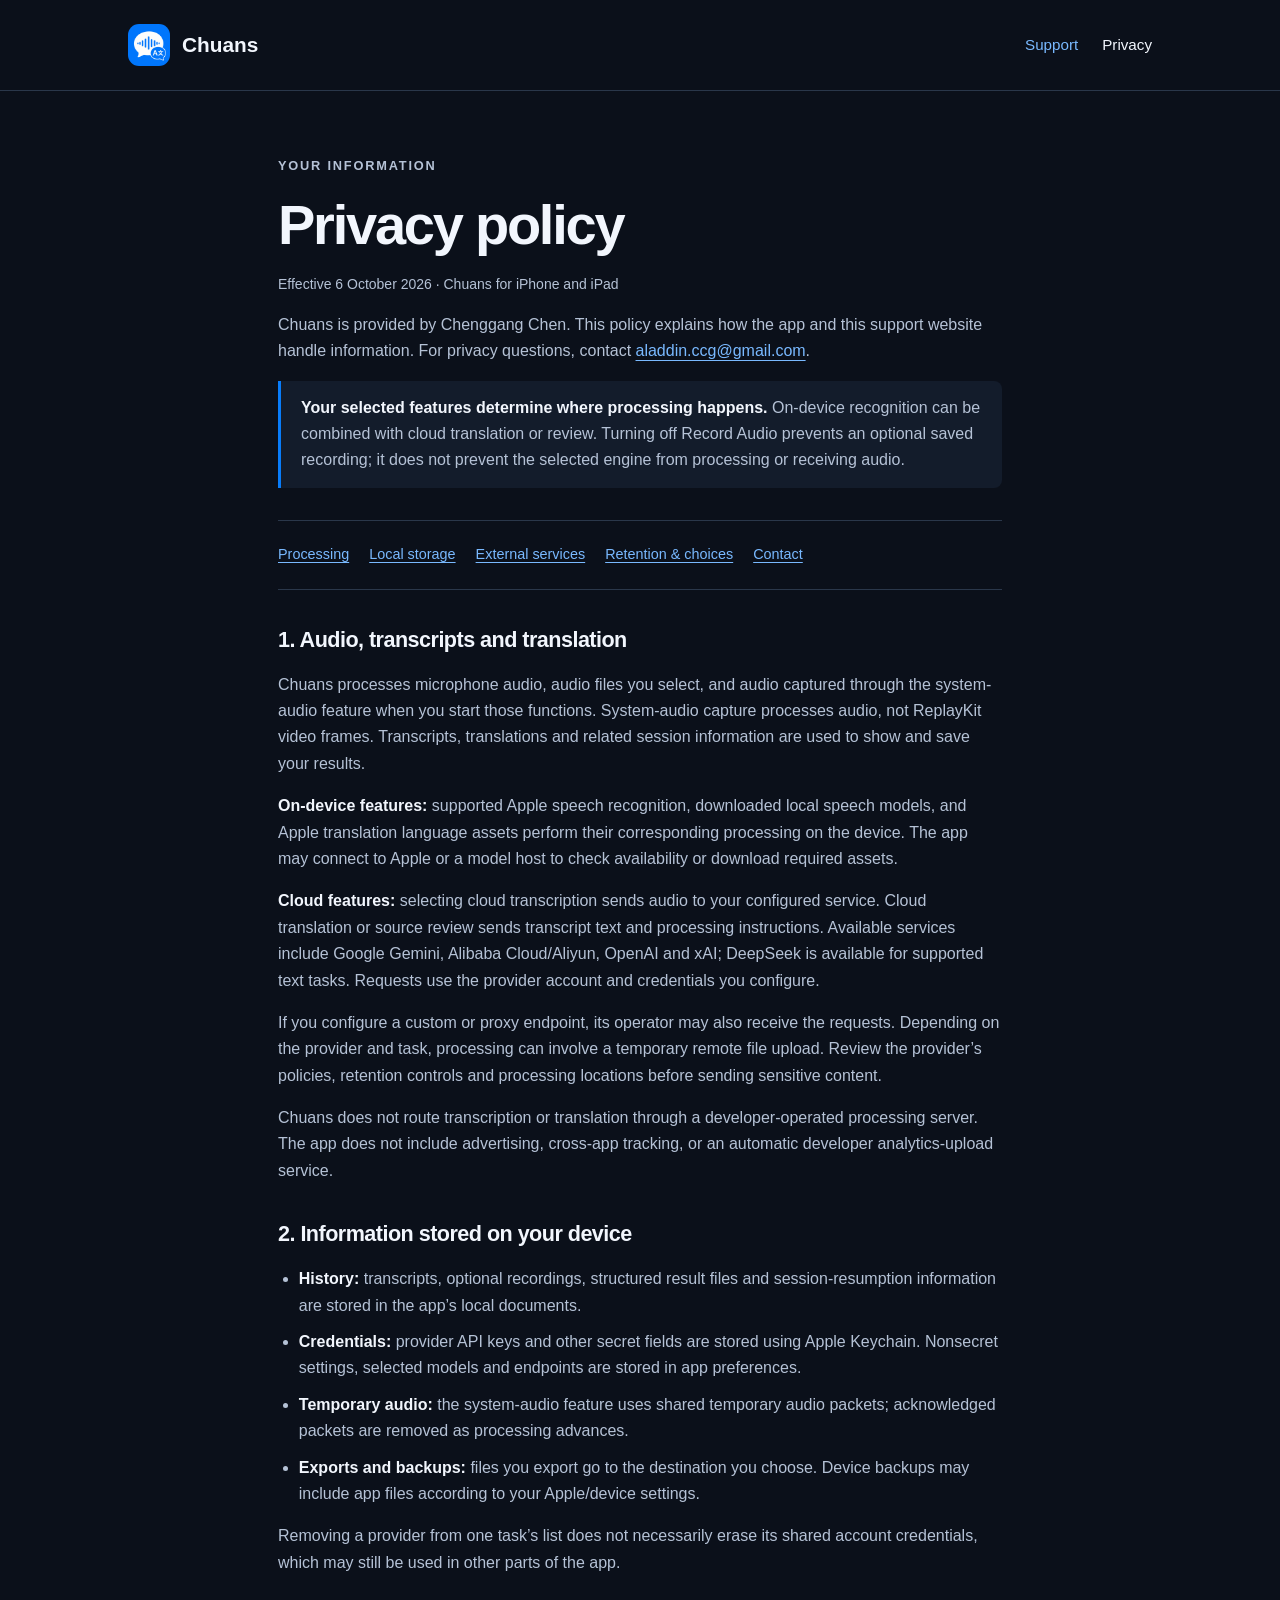
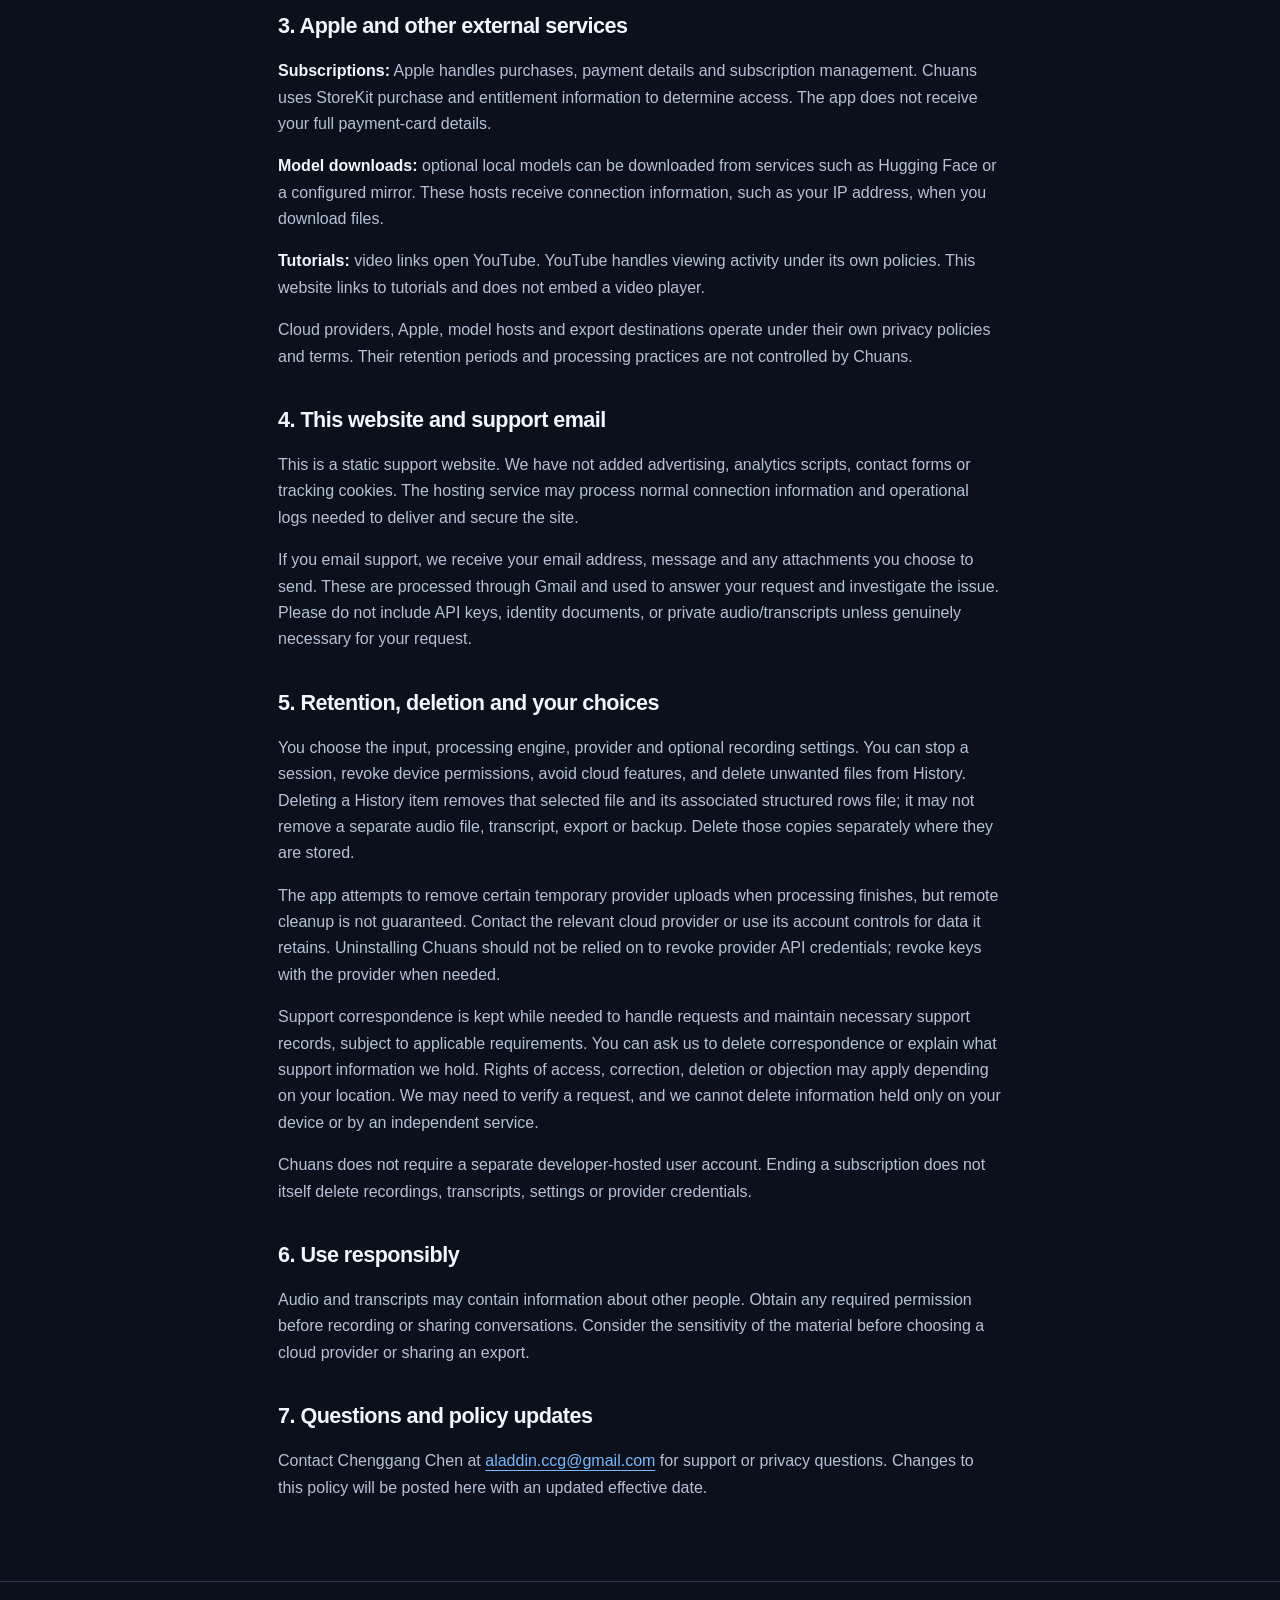
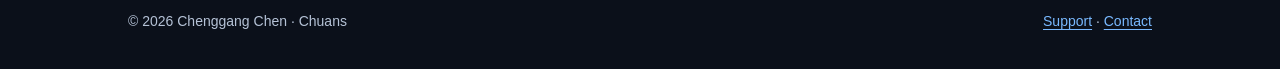
==== privacy/index.html @ df1cb9c8 "Add Chuans privacy policy" ====
<!doctype html>
<html lang="en">
<head>
  <meta charset="utf-8"><meta name="viewport" content="width=device-width,initial-scale=1">
  <title>Chuans — Privacy Policy</title>
  <meta name="description" content="How Chuans for iPhone and iPad processes audio, transcripts, provider credentials and support messages.">
  <link rel="icon" type="image/png" href="../app-icon.png"><link rel="stylesheet" href="../styles.css">
</head>
<body>
<a class="skip" href="#main">Skip to content</a>
<header><div class="shell nav"><a class="brand" href="../"><img src="../app-icon.png" alt="" width="42" height="42">Chuans</a><nav aria-label="Main"><a href="../">Support</a><a href="./" aria-current="page">Privacy</a></nav></div></header>
<main id="main"><div class="shell legal">
  <p class="eyebrow">Your information</p><h1>Privacy policy</h1><p class="fine">Effective 6 October 2026 · Chuans for iPhone and iPad</p>
  <p>Chuans is provided by Chenggang Chen. This policy explains how the app and this support website handle information. For privacy questions, contact <a href="mailto:aladdin.ccg@gmail.com">aladdin.ccg@gmail.com</a>.</p>
  <p class="notice"><strong>Your selected features determine where processing happens.</strong> On-device recognition can be combined with cloud translation or review. Turning off Record Audio prevents an optional saved recording; it does not prevent the selected engine from processing or receiving audio.</p>
  <nav class="toc" aria-label="Privacy sections"><a href="#processing">Processing</a><a href="#storage">Local storage</a><a href="#services">External services</a><a href="#retention">Retention &amp; choices</a><a href="#contact">Contact</a></nav>
  <section id="processing"><h2>1. Audio, transcripts and translation</h2>
    <p>Chuans processes microphone audio, audio files you select, and audio captured through the system-audio feature when you start those functions. System-audio capture processes audio, not ReplayKit video frames. Transcripts, translations and related session information are used to show and save your results.</p>
    <p><strong>On-device features:</strong> supported Apple speech recognition, downloaded local speech models, and Apple translation language assets perform their corresponding processing on the device. The app may connect to Apple or a model host to check availability or download required assets.</p>
    <p><strong>Cloud features:</strong> selecting cloud transcription sends audio to your configured service. Cloud translation or source review sends transcript text and processing instructions. Available services include Google Gemini, Alibaba Cloud/Aliyun, OpenAI and xAI; DeepSeek is available for supported text tasks. Requests use the provider account and credentials you configure.</p>
    <p>If you configure a custom or proxy endpoint, its operator may also receive the requests. Depending on the provider and task, processing can involve a temporary remote file upload. Review the provider’s policies, retention controls and processing locations before sending sensitive content.</p>
    <p>Chuans does not route transcription or translation through a developer-operated processing server. The app does not include advertising, cross-app tracking, or an automatic developer analytics-upload service.</p>
  </section>
  <section id="storage"><h2>2. Information stored on your device</h2>
    <ul><li><strong>History:</strong> transcripts, optional recordings, structured result files and session-resumption information are stored in the app’s local documents.</li><li><strong>Credentials:</strong> provider API keys and other secret fields are stored using Apple Keychain. Nonsecret settings, selected models and endpoints are stored in app preferences.</li><li><strong>Temporary audio:</strong> the system-audio feature uses shared temporary audio packets; acknowledged packets are removed as processing advances.</li><li><strong>Exports and backups:</strong> files you export go to the destination you choose. Device backups may include app files according to your Apple/device settings.</li></ul>
    <p>Removing a provider from one task’s list does not necessarily erase its shared account credentials, which may still be used in other parts of the app.</p>
  </section>
  <section id="services"><h2>3. Apple and other external services</h2>
    <p><strong>Subscriptions:</strong> Apple handles purchases, payment details and subscription management. Chuans uses StoreKit purchase and entitlement information to determine access. The app does not receive your full payment-card details.</p>
    <p><strong>Model downloads:</strong> optional local models can be downloaded from services such as Hugging Face or a configured mirror. These hosts receive connection information, such as your IP address, when you download files.</p>
    <p><strong>Tutorials:</strong> video links open YouTube. YouTube handles viewing activity under its own policies. This website links to tutorials and does not embed a video player.</p>
    <p>Cloud providers, Apple, model hosts and export destinations operate under their own privacy policies and terms. Their retention periods and processing practices are not controlled by Chuans.</p>
  </section>
  <section><h2>4. This website and support email</h2>
    <p>This is a static support website. We have not added advertising, analytics scripts, contact forms or tracking cookies. The hosting service may process normal connection information and operational logs needed to deliver and secure the site.</p>
    <p>If you email support, we receive your email address, message and any attachments you choose to send. These are processed through Gmail and used to answer your request and investigate the issue. Please do not include API keys, identity documents, or private audio/transcripts unless genuinely necessary for your request.</p>
  </section>
  <section id="retention"><h2>5. Retention, deletion and your choices</h2>
    <p>You choose the input, processing engine, provider and optional recording settings. You can stop a session, revoke device permissions, avoid cloud features, and delete unwanted files from History. Deleting a History item removes that selected file and its associated structured rows file; it may not remove a separate audio file, transcript, export or backup. Delete those copies separately where they are stored.</p>
    <p>The app attempts to remove certain temporary provider uploads when processing finishes, but remote cleanup is not guaranteed. Contact the relevant cloud provider or use its account controls for data it retains. Uninstalling Chuans should not be relied on to revoke provider API credentials; revoke keys with the provider when needed.</p>
    <p>Support correspondence is kept while needed to handle requests and maintain necessary support records, subject to applicable requirements. You can ask us to delete correspondence or explain what support information we hold. Rights of access, correction, deletion or objection may apply depending on your location. We may need to verify a request, and we cannot delete information held only on your device or by an independent service.</p>
    <p>Chuans does not require a separate developer-hosted user account. Ending a subscription does not itself delete recordings, transcripts, settings or provider credentials.</p>
  </section>
  <section><h2>6. Use responsibly</h2><p>Audio and transcripts may contain information about other people. Obtain any required permission before recording or sharing conversations. Consider the sensitivity of the material before choosing a cloud provider or sharing an export.</p></section>
  <section id="contact"><h2>7. Questions and policy updates</h2><p>Contact Chenggang Chen at <a href="mailto:aladdin.ccg@gmail.com">aladdin.ccg@gmail.com</a> for support or privacy questions. Changes to this policy will be posted here with an updated effective date.</p></section>
</div></main>
<footer><div class="shell footer-row"><p>© 2026 Chenggang Chen · Chuans</p><p><a href="../">Support</a> · <a href="mailto:aladdin.ccg@gmail.com">Contact</a></p></div></footer>
</body></html>
---- styles.css ----
:root{color-scheme:dark;--bg:#0b101a;--panel:#131c2b;--line:#2a374a;--text:#f2f6fd;--muted:#b5c2d6;--blue:#79b9ff;--accent:#087cfa;font-family:-apple-system,BlinkMacSystemFont,"Segoe UI",sans-serif;font-size:16px}
*{box-sizing:border-box}body{margin:0;background:var(--bg);color:var(--text);line-height:1.65}a{color:var(--blue);text-underline-offset:.22em}a:hover{color:#c1e0ff}a:focus-visible,summary:focus-visible{outline:3px solid var(--blue);outline-offset:5px}h1,h2,h3,p{margin-top:0}h1{font-size:clamp(2.3rem,6vw,3.5rem);line-height:1.12;letter-spacing:-.04em;margin-bottom:1rem}h2{font-size:1.65rem;line-height:1.3;letter-spacing:-.025em}h3{font-size:1.1rem}p{margin-bottom:1rem}.shell{max-width:1080px;margin:auto;padding:0 28px}.skip{position:absolute;left:20px;top:-100px}.skip:focus{top:10px;background:var(--panel);padding:12px;z-index:9}header{border-bottom:1px solid var(--line)}.nav{min-height:90px;display:flex;justify-content:space-between;align-items:center;gap:24px}.brand{display:flex;align-items:center;gap:12px;color:var(--text);text-decoration:none;font-size:1.3rem;font-weight:700}.brand img{width:42px;height:42px;border-radius:11px}.nav nav{display:flex;gap:24px;flex-wrap:wrap}.nav nav a{font-size:.95rem;text-decoration:none}.nav [aria-current=page]{color:var(--text)}main{padding:64px 0}.eyebrow{color:var(--blue);font-size:.8rem;font-weight:700;letter-spacing:.14em;text-transform:uppercase;margin-bottom:18px}.intro{max-width:690px}.lead{font-size:1.15rem;color:var(--muted);max-width:620px}.contact{margin-top:32px;padding:24px 28px;border:1px solid var(--line);border-left:4px solid var(--accent);border-radius:10px;background:var(--panel)}.contact p:last-child{margin-bottom:0}.contact a{font-size:1.1rem;overflow-wrap:anywhere}.section{margin-top:56px}.grid{display:grid;grid-template-columns:1fr 1fr;gap:24px}.card{border:1px solid var(--line);border-radius:14px;padding:28px;background:var(--panel)}.card p:last-child{margin-bottom:0}.number{display:block;color:var(--blue);font-size:.85rem;font-weight:700;margin-bottom:18px}.muted{color:var(--muted)}ol,ul{padding-left:1.3rem}li{margin:10px 0}details{border-bottom:1px solid var(--line);padding:20px 0}summary{cursor:pointer;font-weight:600;padding-right:16px}details p{color:var(--muted);margin:16px 0 0}.button{display:inline-flex;align-items:center;min-height:48px;padding:10px 20px;border:1px solid #5795da;border-radius:8px;text-decoration:none;color:var(--text);background:#12385e;font-weight:600}.fine{font-size:.875rem;color:var(--muted)}footer{border-top:1px solid var(--line);padding:28px 0 36px;color:var(--muted);font-size:.875rem}.footer-row{display:flex;justify-content:space-between;gap:20px;flex-wrap:wrap}.footer-row p{margin:0}.legal{max-width:780px}.legal section{margin-top:36px}.legal h2{font-size:1.35rem}.legal p,.legal li{color:var(--muted)}.notice{border-left:3px solid var(--accent);padding:14px 20px;background:var(--panel);border-radius:0 8px 8px 0}.toc{display:flex;flex-wrap:wrap;gap:8px 20px;font-size:.9rem;padding:22px 0;border-block:1px solid var(--line);margin-top:32px}strong{color:var(--text)}@media(max-width:650px){.shell{padding:0 20px}.nav{min-height:80px;gap:16px}.nav nav{gap:16px}.brand{font-size:1.1rem}.brand img{width:36px;height:36px}main{padding:40px 0}.grid{grid-template-columns:1fr}.card,.contact{padding:22px}.section{margin-top:40px}.nav nav a{font-size:.875rem}}
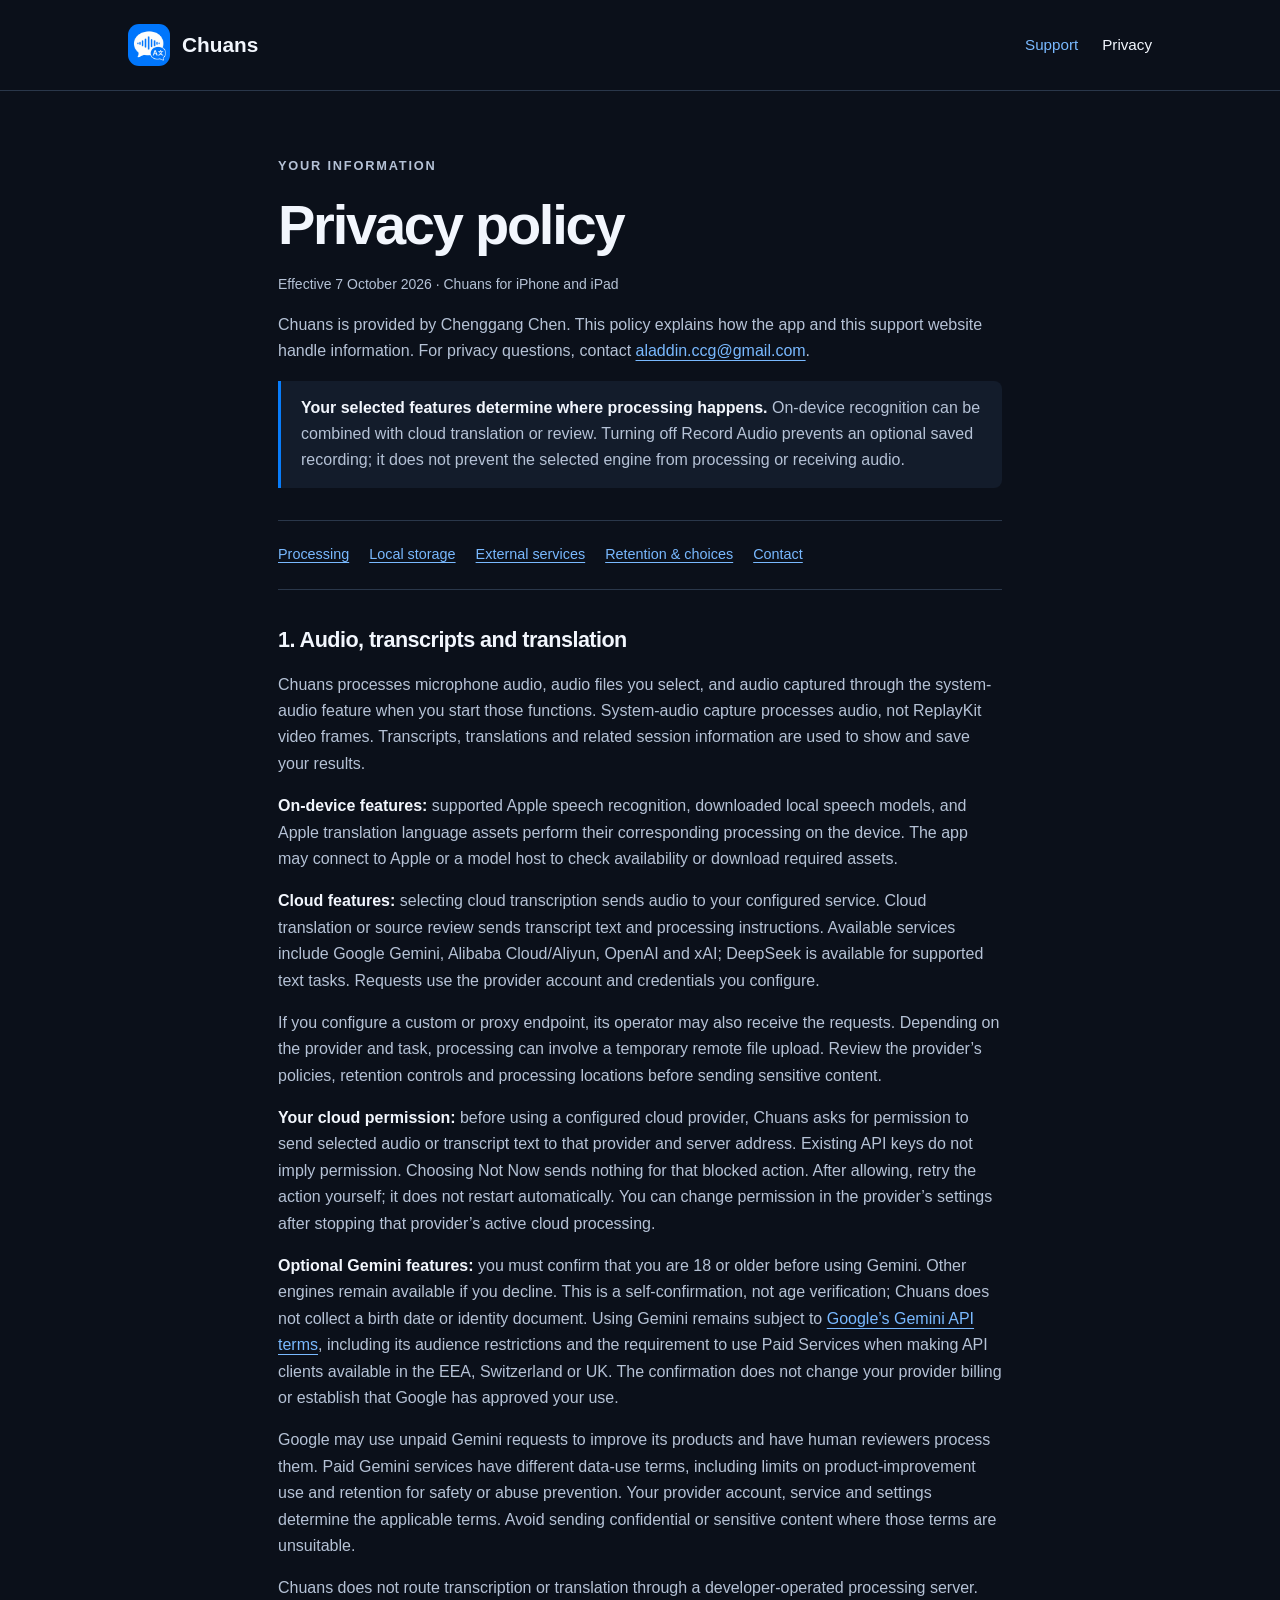
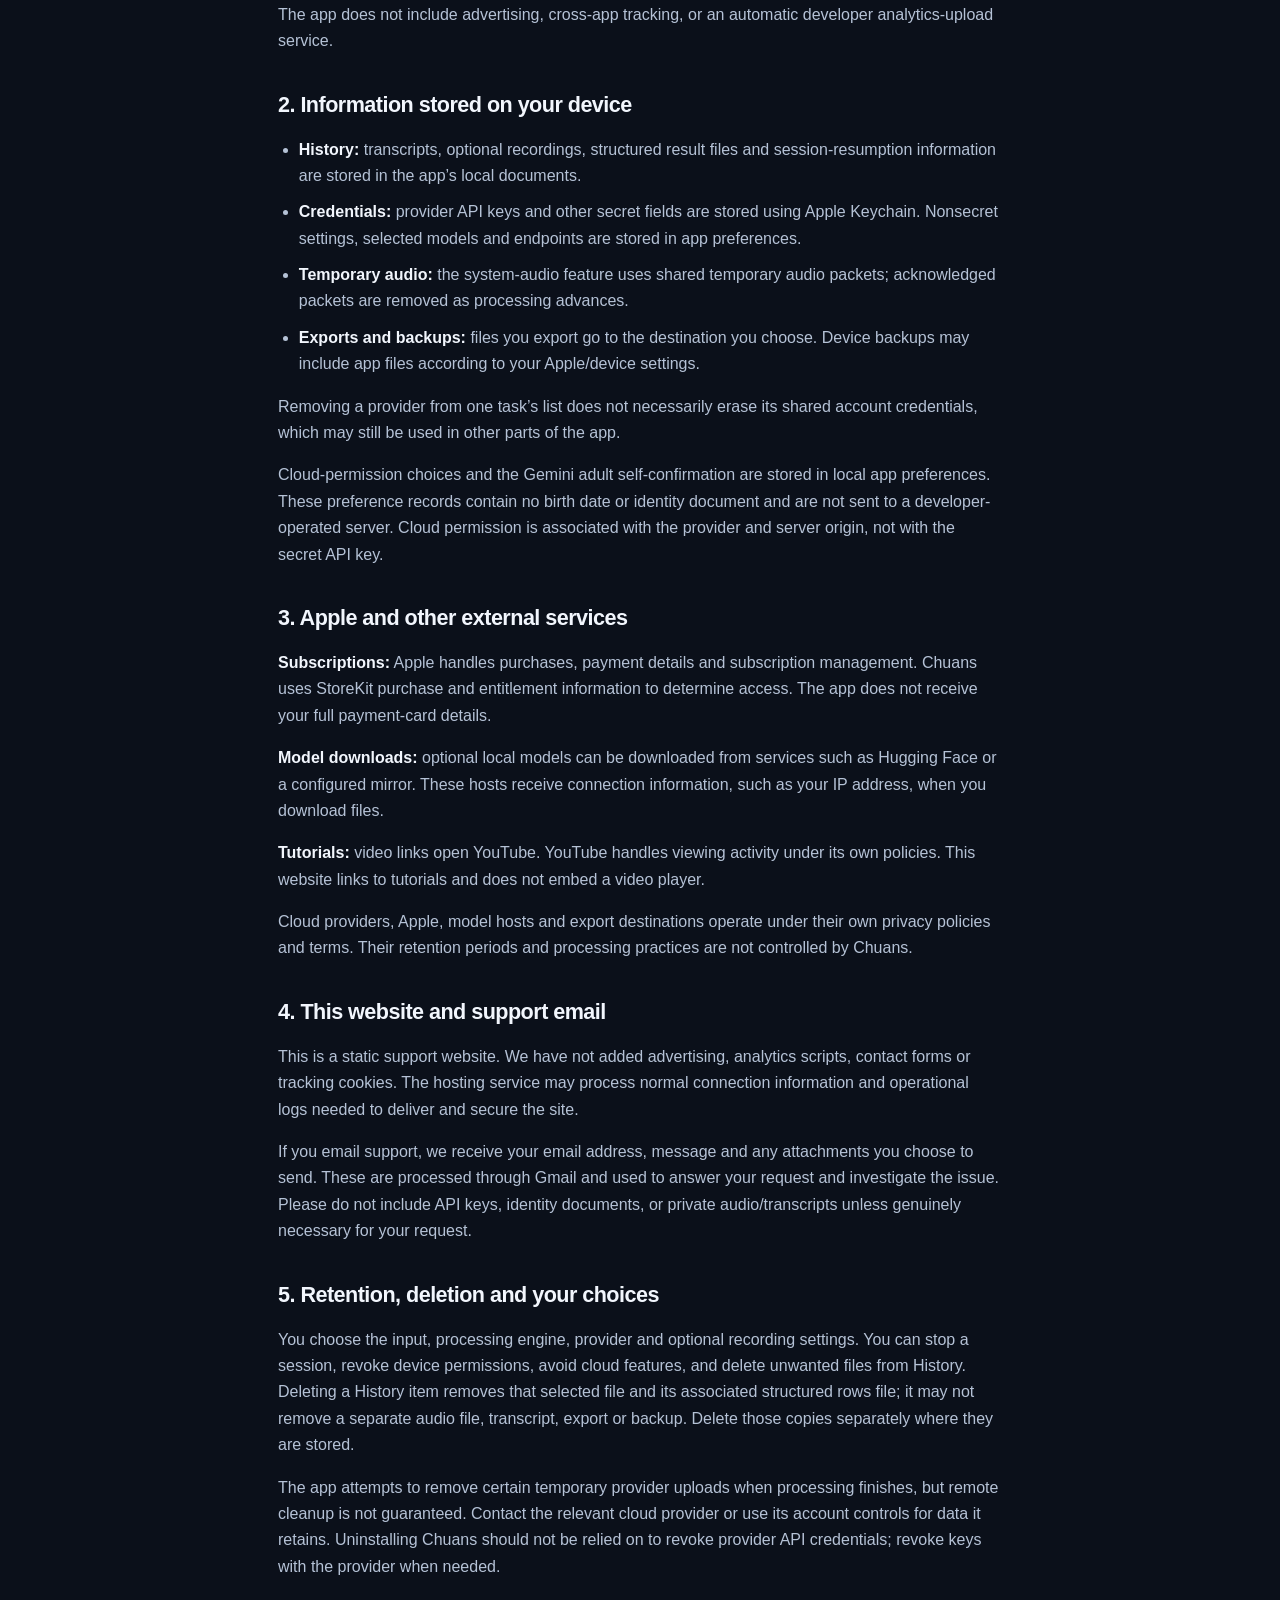
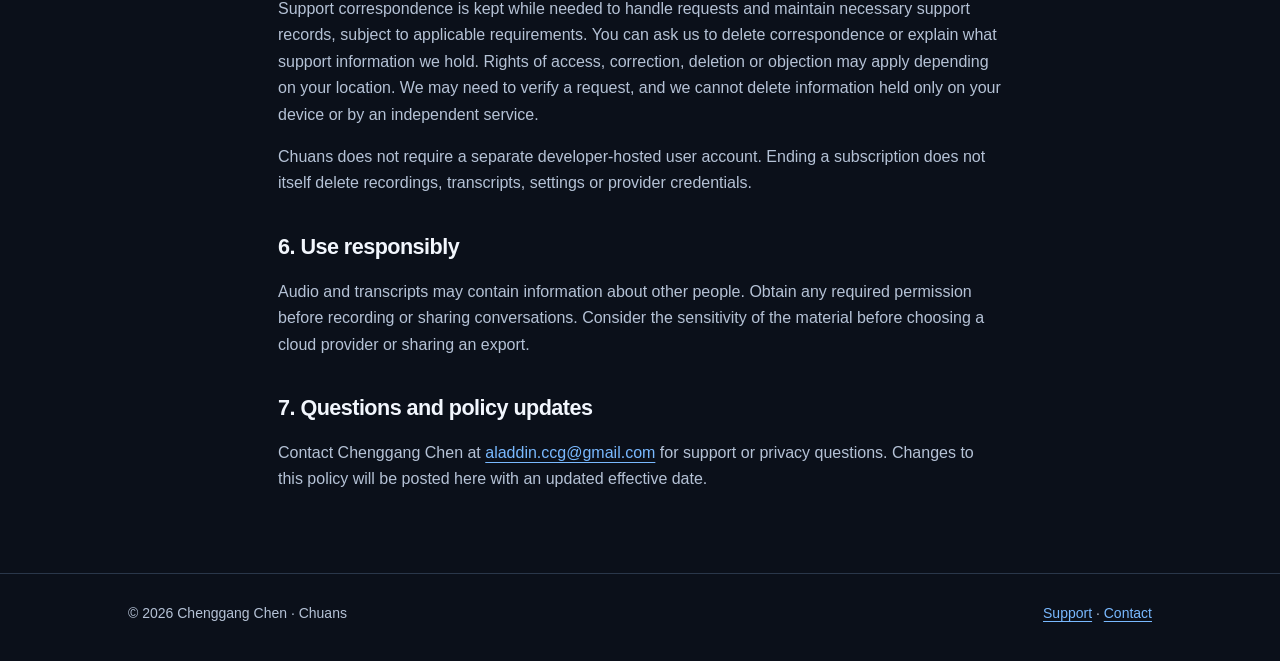
==== commit 1942f057: "Document optional Gemini age confirmation and cloud consent controls" ====
--- a/privacy/index.html
+++ b/privacy/index.html
@@ -10,7 +10,7 @@
 <a class="skip" href="#main">Skip to content</a>
 <header><div class="shell nav"><a class="brand" href="../"><img src="../app-icon.png" alt="" width="42" height="42">Chuans</a><nav aria-label="Main"><a href="../">Support</a><a href="./" aria-current="page">Privacy</a></nav></div></header>
 <main id="main"><div class="shell legal">
-  <p class="eyebrow">Your information</p><h1>Privacy policy</h1><p class="fine">Effective 6 October 2026 · Chuans for iPhone and iPad</p>
+  <p class="eyebrow">Your information</p><h1>Privacy policy</h1><p class="fine">Effective 7 October 2026 · Chuans for iPhone and iPad</p>
   <p>Chuans is provided by Chenggang Chen. This policy explains how the app and this support website handle information. For privacy questions, contact <a href="mailto:aladdin.ccg@gmail.com">aladdin.ccg@gmail.com</a>.</p>
   <p class="notice"><strong>Your selected features determine where processing happens.</strong> On-device recognition can be combined with cloud translation or review. Turning off Record Audio prevents an optional saved recording; it does not prevent the selected engine from processing or receiving audio.</p>
   <nav class="toc" aria-label="Privacy sections"><a href="#processing">Processing</a><a href="#storage">Local storage</a><a href="#services">External services</a><a href="#retention">Retention &amp; choices</a><a href="#contact">Contact</a></nav>
@@ -19,11 +19,15 @@
     <p><strong>On-device features:</strong> supported Apple speech recognition, downloaded local speech models, and Apple translation language assets perform their corresponding processing on the device. The app may connect to Apple or a model host to check availability or download required assets.</p>
     <p><strong>Cloud features:</strong> selecting cloud transcription sends audio to your configured service. Cloud translation or source review sends transcript text and processing instructions. Available services include Google Gemini, Alibaba Cloud/Aliyun, OpenAI and xAI; DeepSeek is available for supported text tasks. Requests use the provider account and credentials you configure.</p>
     <p>If you configure a custom or proxy endpoint, its operator may also receive the requests. Depending on the provider and task, processing can involve a temporary remote file upload. Review the provider’s policies, retention controls and processing locations before sending sensitive content.</p>
+    <p><strong>Your cloud permission:</strong> before using a configured cloud provider, Chuans asks for permission to send selected audio or transcript text to that provider and server address. Existing API keys do not imply permission. Choosing Not Now sends nothing for that blocked action. After allowing, retry the action yourself; it does not restart automatically. You can change permission in the provider’s settings after stopping that provider’s active cloud processing.</p>
+    <p><strong>Optional Gemini features:</strong> you must confirm that you are 18 or older before using Gemini. Other engines remain available if you decline. This is a self-confirmation, not age verification; Chuans does not collect a birth date or identity document. Using Gemini remains subject to <a href="https://ai.google.dev/gemini-api/terms">Google’s Gemini API terms</a>, including its audience restrictions and the requirement to use Paid Services when making API clients available in the EEA, Switzerland or UK. The confirmation does not change your provider billing or establish that Google has approved your use.</p>
+    <p>Google may use unpaid Gemini requests to improve its products and have human reviewers process them. Paid Gemini services have different data-use terms, including limits on product-improvement use and retention for safety or abuse prevention. Your provider account, service and settings determine the applicable terms. Avoid sending confidential or sensitive content where those terms are unsuitable.</p>
     <p>Chuans does not route transcription or translation through a developer-operated processing server. The app does not include advertising, cross-app tracking, or an automatic developer analytics-upload service.</p>
   </section>
   <section id="storage"><h2>2. Information stored on your device</h2>
     <ul><li><strong>History:</strong> transcripts, optional recordings, structured result files and session-resumption information are stored in the app’s local documents.</li><li><strong>Credentials:</strong> provider API keys and other secret fields are stored using Apple Keychain. Nonsecret settings, selected models and endpoints are stored in app preferences.</li><li><strong>Temporary audio:</strong> the system-audio feature uses shared temporary audio packets; acknowledged packets are removed as processing advances.</li><li><strong>Exports and backups:</strong> files you export go to the destination you choose. Device backups may include app files according to your Apple/device settings.</li></ul>
     <p>Removing a provider from one task’s list does not necessarily erase its shared account credentials, which may still be used in other parts of the app.</p>
+    <p>Cloud-permission choices and the Gemini adult self-confirmation are stored in local app preferences. These preference records contain no birth date or identity document and are not sent to a developer-operated server. Cloud permission is associated with the provider and server origin, not with the secret API key.</p>
   </section>
   <section id="services"><h2>3. Apple and other external services</h2>
     <p><strong>Subscriptions:</strong> Apple handles purchases, payment details and subscription management. Chuans uses StoreKit purchase and entitlement information to determine access. The app does not receive your full payment-card details.</p>
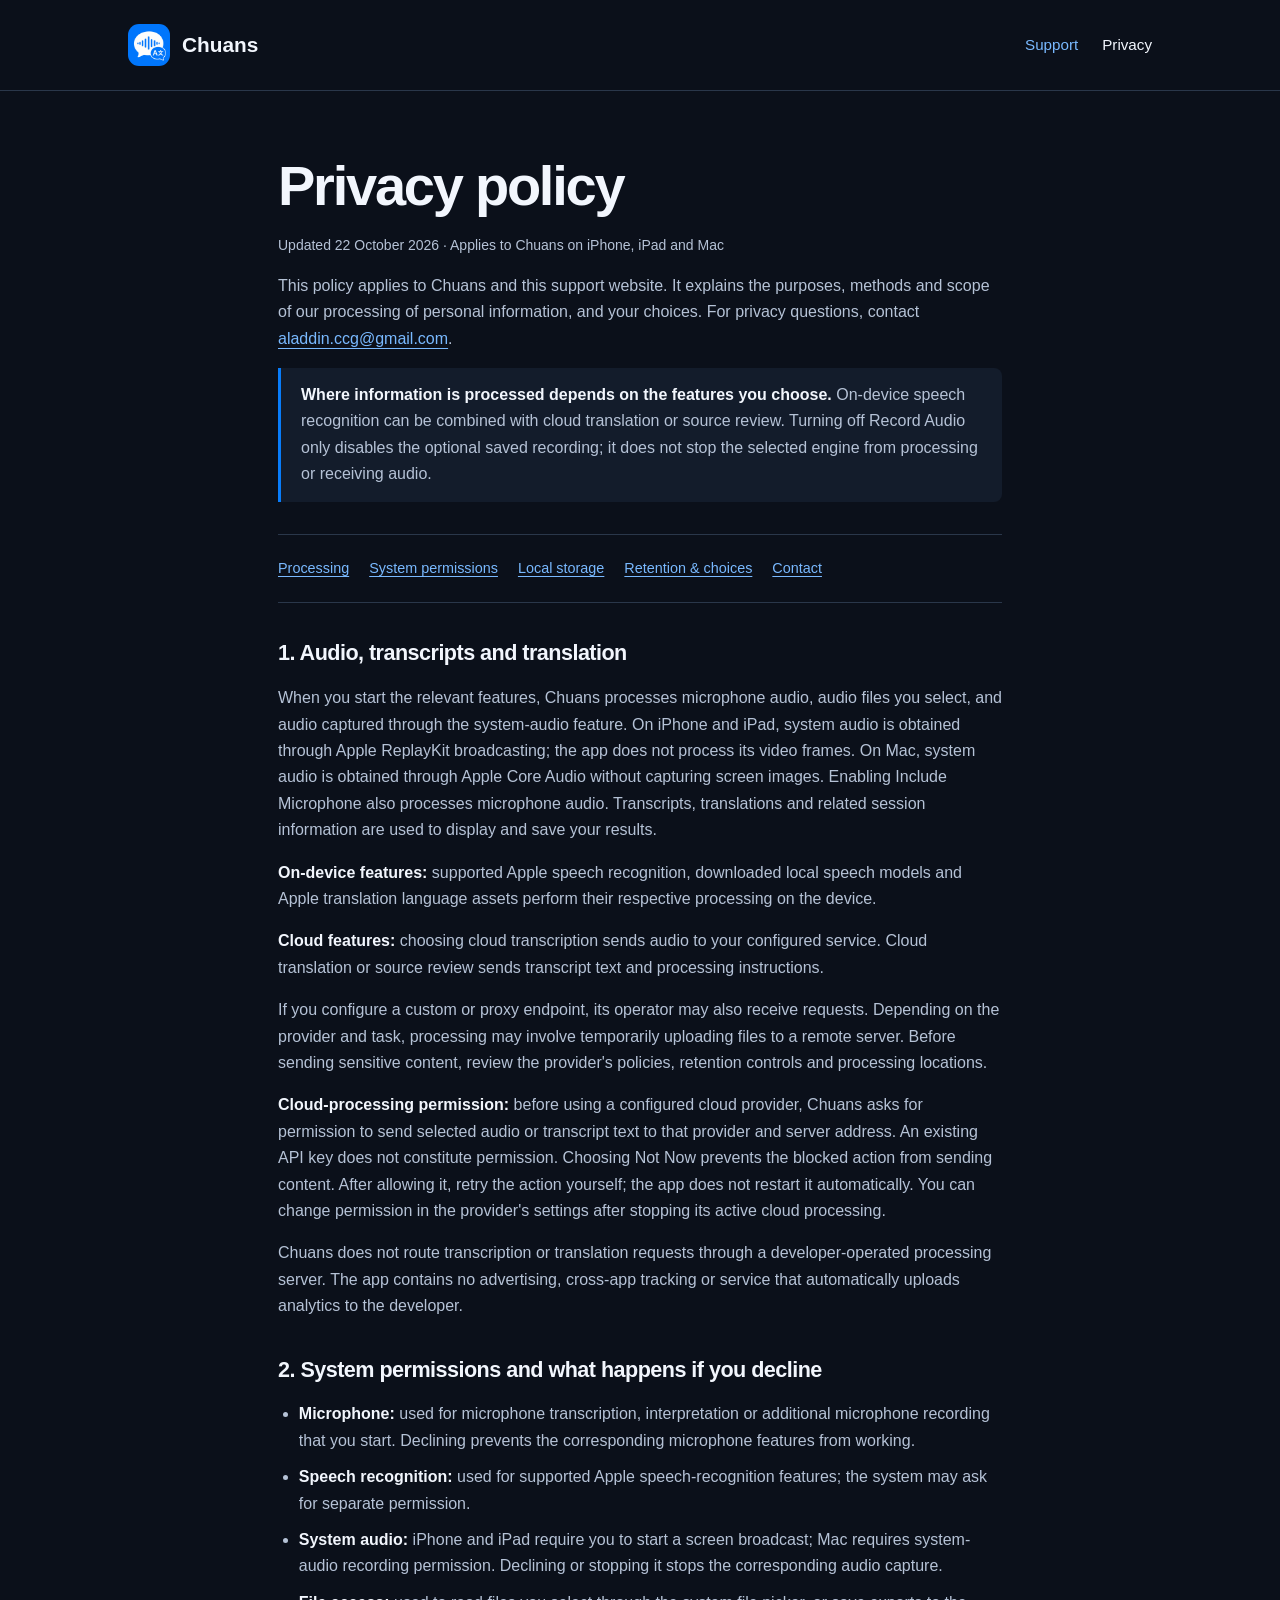
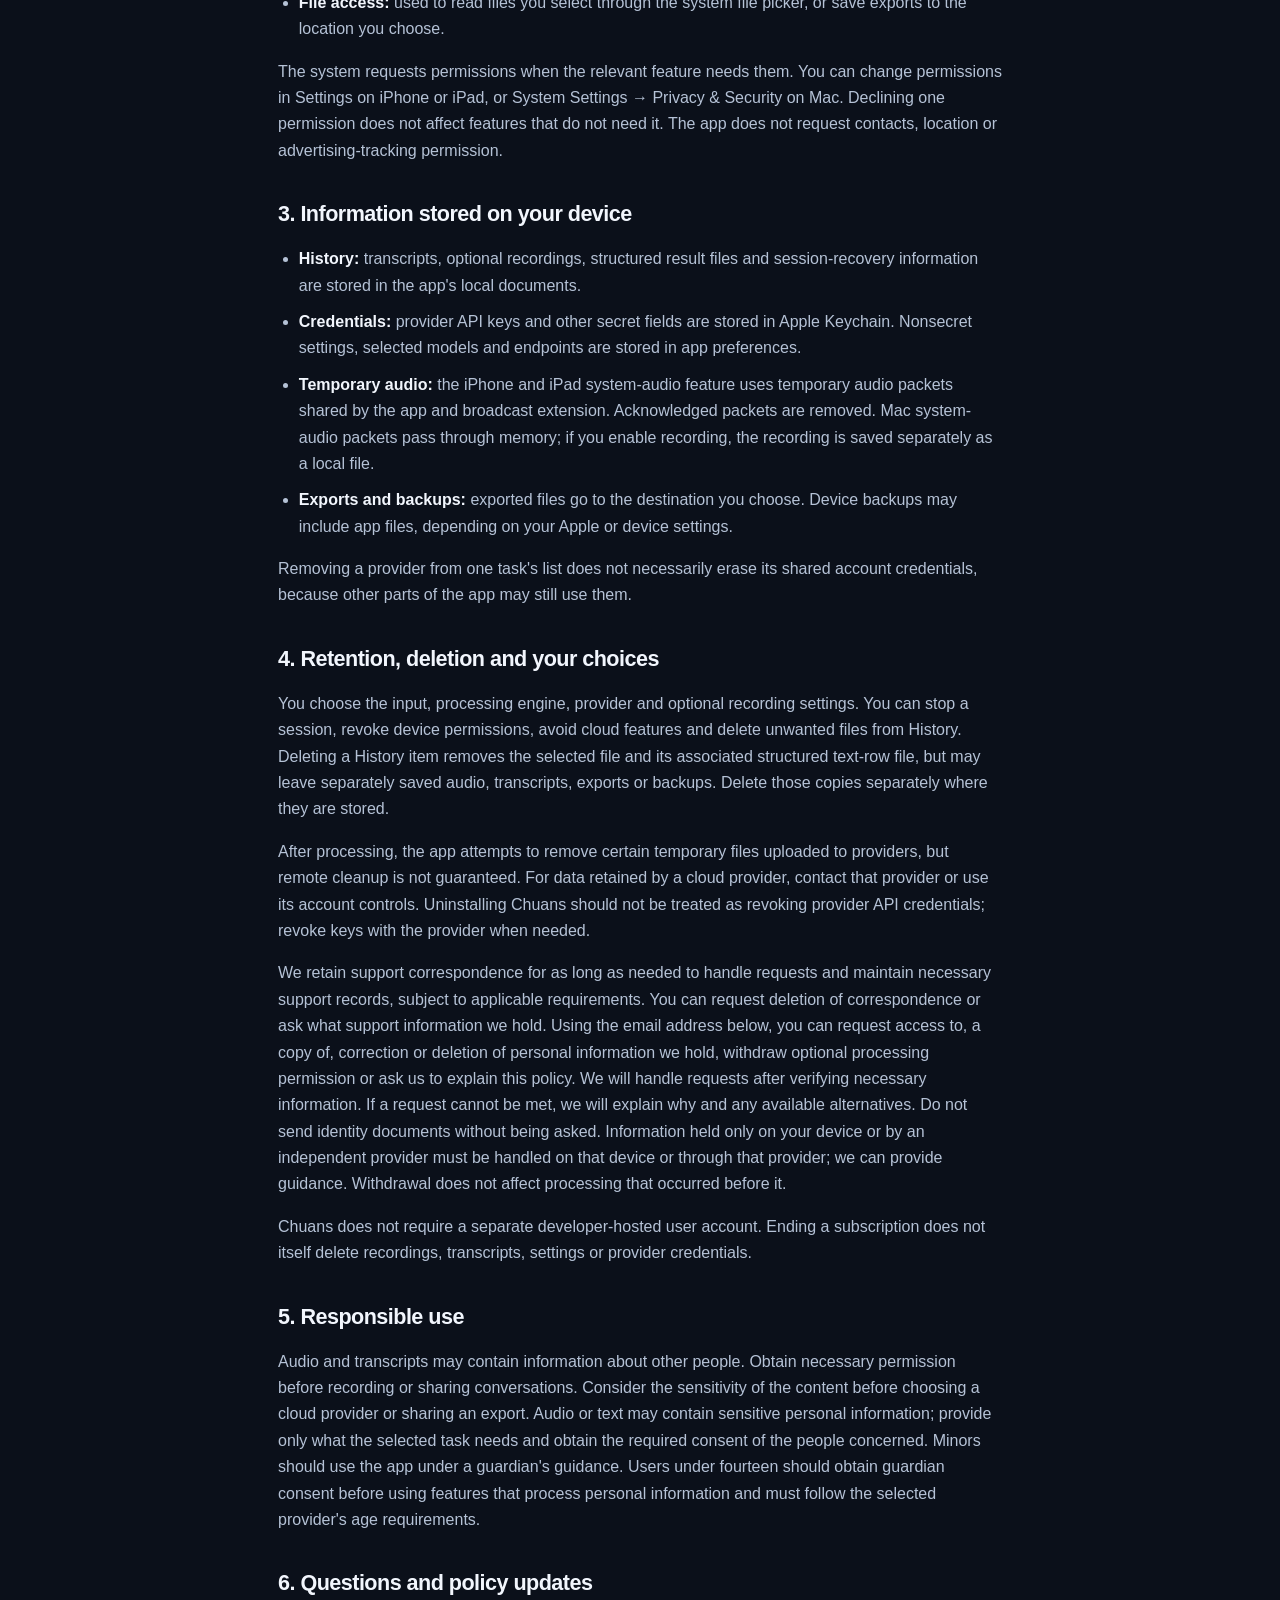
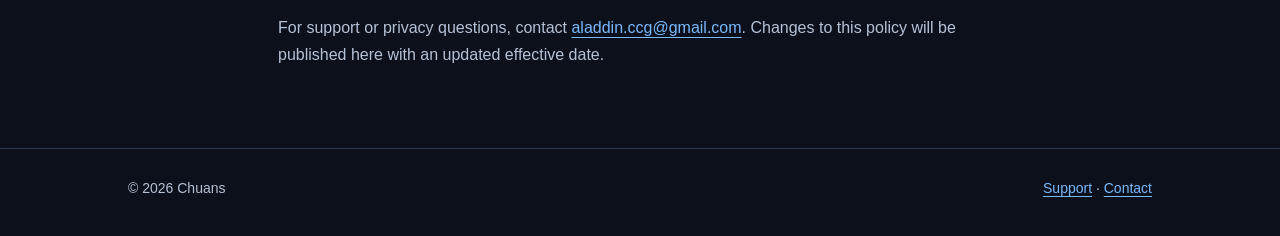
==== commit caa87bc2: "Publish Chuans privacy policy" ====
--- a/privacy/index.html
+++ b/privacy/index.html
@@ -3,50 +3,41 @@
 <head>
   <meta charset="utf-8"><meta name="viewport" content="width=device-width,initial-scale=1">
   <title>Chuans — Privacy Policy</title>
-  <meta name="description" content="How Chuans for iPhone and iPad processes audio, transcripts, provider credentials and support messages.">
+  <meta name="description" content="How Chuans on iPhone, iPad and Mac handles audio, transcripts, provider credentials, website visits and support email.">
   <link rel="icon" type="image/png" href="../app-icon.png"><link rel="stylesheet" href="../styles.css">
 </head>
 <body>
 <a class="skip" href="#main">Skip to content</a>
 <header><div class="shell nav"><a class="brand" href="../"><img src="../app-icon.png" alt="" width="42" height="42">Chuans</a><nav aria-label="Main"><a href="../">Support</a><a href="./" aria-current="page">Privacy</a></nav></div></header>
 <main id="main"><div class="shell legal">
-  <p class="eyebrow">Your information</p><h1>Privacy policy</h1><p class="fine">Effective 7 October 2026 · Chuans for iPhone and iPad</p>
-  <p>Chuans is provided by Chenggang Chen. This policy explains how the app and this support website handle information. For privacy questions, contact <a href="mailto:aladdin.ccg@gmail.com">aladdin.ccg@gmail.com</a>.</p>
-  <p class="notice"><strong>Your selected features determine where processing happens.</strong> On-device recognition can be combined with cloud translation or review. Turning off Record Audio prevents an optional saved recording; it does not prevent the selected engine from processing or receiving audio.</p>
-  <nav class="toc" aria-label="Privacy sections"><a href="#processing">Processing</a><a href="#storage">Local storage</a><a href="#services">External services</a><a href="#retention">Retention &amp; choices</a><a href="#contact">Contact</a></nav>
+<h1>Privacy policy</h1><p class="fine">Updated 22 October 2026 · Applies to Chuans on iPhone, iPad and Mac</p>
+  <p>This policy applies to Chuans and this support website. It explains the purposes, methods and scope of our processing of personal information, and your choices. For privacy questions, contact <a href="mailto:aladdin.ccg@gmail.com">aladdin.ccg@gmail.com</a>.</p>
+  <p class="notice"><strong>Where information is processed depends on the features you choose.</strong> On-device speech recognition can be combined with cloud translation or source review. Turning off Record Audio only disables the optional saved recording; it does not stop the selected engine from processing or receiving audio.</p>
+  <nav class="toc" aria-label="Privacy sections"><a href="#processing">Processing</a><a href="#permissions">System permissions</a><a href="#storage">Local storage</a><a href="#retention">Retention &amp; choices</a><a href="#contact">Contact</a></nav>
   <section id="processing"><h2>1. Audio, transcripts and translation</h2>
-    <p>Chuans processes microphone audio, audio files you select, and audio captured through the system-audio feature when you start those functions. System-audio capture processes audio, not ReplayKit video frames. Transcripts, translations and related session information are used to show and save your results.</p>
-    <p><strong>On-device features:</strong> supported Apple speech recognition, downloaded local speech models, and Apple translation language assets perform their corresponding processing on the device. The app may connect to Apple or a model host to check availability or download required assets.</p>
-    <p><strong>Cloud features:</strong> selecting cloud transcription sends audio to your configured service. Cloud translation or source review sends transcript text and processing instructions. Available services include Google Gemini, Alibaba Cloud/Aliyun, OpenAI and xAI; DeepSeek is available for supported text tasks. Requests use the provider account and credentials you configure.</p>
-    <p>If you configure a custom or proxy endpoint, its operator may also receive the requests. Depending on the provider and task, processing can involve a temporary remote file upload. Review the provider’s policies, retention controls and processing locations before sending sensitive content.</p>
-    <p><strong>Your cloud permission:</strong> before using a configured cloud provider, Chuans asks for permission to send selected audio or transcript text to that provider and server address. Existing API keys do not imply permission. Choosing Not Now sends nothing for that blocked action. After allowing, retry the action yourself; it does not restart automatically. You can change permission in the provider’s settings after stopping that provider’s active cloud processing.</p>
-    <p><strong>Optional Gemini features:</strong> you must confirm that you are 18 or older before using Gemini. Other engines remain available if you decline. This is a self-confirmation, not age verification; Chuans does not collect a birth date or identity document. Using Gemini remains subject to <a href="https://ai.google.dev/gemini-api/terms">Google’s Gemini API terms</a>, including its audience restrictions and the requirement to use Paid Services when making API clients available in the EEA, Switzerland or UK. The confirmation does not change your provider billing or establish that Google has approved your use.</p>
-    <p>Google may use unpaid Gemini requests to improve its products and have human reviewers process them. Paid Gemini services have different data-use terms, including limits on product-improvement use and retention for safety or abuse prevention. Your provider account, service and settings determine the applicable terms. Avoid sending confidential or sensitive content where those terms are unsuitable.</p>
-    <p>Chuans does not route transcription or translation through a developer-operated processing server. The app does not include advertising, cross-app tracking, or an automatic developer analytics-upload service.</p>
+    <p>When you start the relevant features, Chuans processes microphone audio, audio files you select, and audio captured through the system-audio feature. On iPhone and iPad, system audio is obtained through Apple ReplayKit broadcasting; the app does not process its video frames. On Mac, system audio is obtained through Apple Core Audio without capturing screen images. Enabling Include Microphone also processes microphone audio. Transcripts, translations and related session information are used to display and save your results.</p>
+    <p><strong>On-device features:</strong> supported Apple speech recognition, downloaded local speech models and Apple translation language assets perform their respective processing on the device.</p>
+    <p><strong>Cloud features:</strong> choosing cloud transcription sends audio to your configured service. Cloud translation or source review sends transcript text and processing instructions.</p>
+    <p>If you configure a custom or proxy endpoint, its operator may also receive requests. Depending on the provider and task, processing may involve temporarily uploading files to a remote server. Before sending sensitive content, review the provider's policies, retention controls and processing locations.</p>
+    <p><strong>Cloud-processing permission:</strong> before using a configured cloud provider, Chuans asks for permission to send selected audio or transcript text to that provider and server address. An existing API key does not constitute permission. Choosing Not Now prevents the blocked action from sending content. After allowing it, retry the action yourself; the app does not restart it automatically. You can change permission in the provider's settings after stopping its active cloud processing.</p>
+    <p>Chuans does not route transcription or translation requests through a developer-operated processing server. The app contains no advertising, cross-app tracking or service that automatically uploads analytics to the developer.</p>
   </section>
-  <section id="storage"><h2>2. Information stored on your device</h2>
-    <ul><li><strong>History:</strong> transcripts, optional recordings, structured result files and session-resumption information are stored in the app’s local documents.</li><li><strong>Credentials:</strong> provider API keys and other secret fields are stored using Apple Keychain. Nonsecret settings, selected models and endpoints are stored in app preferences.</li><li><strong>Temporary audio:</strong> the system-audio feature uses shared temporary audio packets; acknowledged packets are removed as processing advances.</li><li><strong>Exports and backups:</strong> files you export go to the destination you choose. Device backups may include app files according to your Apple/device settings.</li></ul>
-    <p>Removing a provider from one task’s list does not necessarily erase its shared account credentials, which may still be used in other parts of the app.</p>
-    <p>Cloud-permission choices and the Gemini adult self-confirmation are stored in local app preferences. These preference records contain no birth date or identity document and are not sent to a developer-operated server. Cloud permission is associated with the provider and server origin, not with the secret API key.</p>
+  <section id="permissions"><h2>2. System permissions and what happens if you decline</h2>
+    <ul><li><strong>Microphone:</strong> used for microphone transcription, interpretation or additional microphone recording that you start. Declining prevents the corresponding microphone features from working.</li><li><strong>Speech recognition:</strong> used for supported Apple speech-recognition features; the system may ask for separate permission.</li><li><strong>System audio:</strong> iPhone and iPad require you to start a screen broadcast; Mac requires system-audio recording permission. Declining or stopping it stops the corresponding audio capture.</li><li><strong>File access:</strong> used to read files you select through the system file picker, or save exports to the location you choose.</li></ul>
+    <p>The system requests permissions when the relevant feature needs them. You can change permissions in Settings on iPhone or iPad, or System Settings → Privacy &amp; Security on Mac. Declining one permission does not affect features that do not need it. The app does not request contacts, location or advertising-tracking permission.</p>
   </section>
-  <section id="services"><h2>3. Apple and other external services</h2>
-    <p><strong>Subscriptions:</strong> Apple handles purchases, payment details and subscription management. Chuans uses StoreKit purchase and entitlement information to determine access. The app does not receive your full payment-card details.</p>
-    <p><strong>Model downloads:</strong> optional local models can be downloaded from services such as Hugging Face or a configured mirror. These hosts receive connection information, such as your IP address, when you download files.</p>
-    <p><strong>Tutorials:</strong> video links open YouTube. YouTube handles viewing activity under its own policies. This website links to tutorials and does not embed a video player.</p>
-    <p>Cloud providers, Apple, model hosts and export destinations operate under their own privacy policies and terms. Their retention periods and processing practices are not controlled by Chuans.</p>
+  <section id="storage"><h2>3. Information stored on your device</h2>
+    <ul><li><strong>History:</strong> transcripts, optional recordings, structured result files and session-recovery information are stored in the app's local documents.</li><li><strong>Credentials:</strong> provider API keys and other secret fields are stored in Apple Keychain. Nonsecret settings, selected models and endpoints are stored in app preferences.</li><li><strong>Temporary audio:</strong> the iPhone and iPad system-audio feature uses temporary audio packets shared by the app and broadcast extension. Acknowledged packets are removed. Mac system-audio packets pass through memory; if you enable recording, the recording is saved separately as a local file.</li><li><strong>Exports and backups:</strong> exported files go to the destination you choose. Device backups may include app files, depending on your Apple or device settings.</li></ul>
+    <p>Removing a provider from one task's list does not necessarily erase its shared account credentials, because other parts of the app may still use them.</p>
   </section>
-  <section><h2>4. This website and support email</h2>
-    <p>This is a static support website. We have not added advertising, analytics scripts, contact forms or tracking cookies. The hosting service may process normal connection information and operational logs needed to deliver and secure the site.</p>
-    <p>If you email support, we receive your email address, message and any attachments you choose to send. These are processed through Gmail and used to answer your request and investigate the issue. Please do not include API keys, identity documents, or private audio/transcripts unless genuinely necessary for your request.</p>
-  </section>
-  <section id="retention"><h2>5. Retention, deletion and your choices</h2>
-    <p>You choose the input, processing engine, provider and optional recording settings. You can stop a session, revoke device permissions, avoid cloud features, and delete unwanted files from History. Deleting a History item removes that selected file and its associated structured rows file; it may not remove a separate audio file, transcript, export or backup. Delete those copies separately where they are stored.</p>
-    <p>The app attempts to remove certain temporary provider uploads when processing finishes, but remote cleanup is not guaranteed. Contact the relevant cloud provider or use its account controls for data it retains. Uninstalling Chuans should not be relied on to revoke provider API credentials; revoke keys with the provider when needed.</p>
-    <p>Support correspondence is kept while needed to handle requests and maintain necessary support records, subject to applicable requirements. You can ask us to delete correspondence or explain what support information we hold. Rights of access, correction, deletion or objection may apply depending on your location. We may need to verify a request, and we cannot delete information held only on your device or by an independent service.</p>
+  <section id="retention"><h2>4. Retention, deletion and your choices</h2>
+    <p>You choose the input, processing engine, provider and optional recording settings. You can stop a session, revoke device permissions, avoid cloud features and delete unwanted files from History. Deleting a History item removes the selected file and its associated structured text-row file, but may leave separately saved audio, transcripts, exports or backups. Delete those copies separately where they are stored.</p>
+    <p>After processing, the app attempts to remove certain temporary files uploaded to providers, but remote cleanup is not guaranteed. For data retained by a cloud provider, contact that provider or use its account controls. Uninstalling Chuans should not be treated as revoking provider API credentials; revoke keys with the provider when needed.</p>
+    <p>We retain support correspondence for as long as needed to handle requests and maintain necessary support records, subject to applicable requirements. You can request deletion of correspondence or ask what support information we hold. Using the email address below, you can request access to, a copy of, correction or deletion of personal information we hold, withdraw optional processing permission or ask us to explain this policy. We will handle requests after verifying necessary information. If a request cannot be met, we will explain why and any available alternatives. Do not send identity documents without being asked. Information held only on your device or by an independent provider must be handled on that device or through that provider; we can provide guidance. Withdrawal does not affect processing that occurred before it.</p>
     <p>Chuans does not require a separate developer-hosted user account. Ending a subscription does not itself delete recordings, transcripts, settings or provider credentials.</p>
   </section>
-  <section><h2>6. Use responsibly</h2><p>Audio and transcripts may contain information about other people. Obtain any required permission before recording or sharing conversations. Consider the sensitivity of the material before choosing a cloud provider or sharing an export.</p></section>
-  <section id="contact"><h2>7. Questions and policy updates</h2><p>Contact Chenggang Chen at <a href="mailto:aladdin.ccg@gmail.com">aladdin.ccg@gmail.com</a> for support or privacy questions. Changes to this policy will be posted here with an updated effective date.</p></section>
+  <section id="responsible-use"><h2>5. Responsible use</h2><p>Audio and transcripts may contain information about other people. Obtain necessary permission before recording or sharing conversations. Consider the sensitivity of the content before choosing a cloud provider or sharing an export. Audio or text may contain sensitive personal information; provide only what the selected task needs and obtain the required consent of the people concerned. Minors should use the app under a guardian's guidance. Users under fourteen should obtain guardian consent before using features that process personal information and must follow the selected provider's age requirements.</p></section>
+  <section id="contact"><h2>6. Questions and policy updates</h2><p>For support or privacy questions, contact <a href="mailto:aladdin.ccg@gmail.com">aladdin.ccg@gmail.com</a>. Changes to this policy will be published here with an updated effective date.</p></section>
 </div></main>
-<footer><div class="shell footer-row"><p>© 2026 Chenggang Chen · Chuans</p><p><a href="../">Support</a> · <a href="mailto:aladdin.ccg@gmail.com">Contact</a></p></div></footer>
+<footer><div class="shell footer-row"><p>© 2026 Chuans</p><p><a href="../">Support</a> · <a href="mailto:aladdin.ccg@gmail.com">Contact</a></p></div></footer>
 </body></html>
--- a/styles.css
+++ b/styles.css
@@ -1,2 +1,3 @@
 :root{color-scheme:dark;--bg:#0b101a;--panel:#131c2b;--line:#2a374a;--text:#f2f6fd;--muted:#b5c2d6;--blue:#79b9ff;--accent:#087cfa;font-family:-apple-system,BlinkMacSystemFont,"Segoe UI",sans-serif;font-size:16px}
 *{box-sizing:border-box}body{margin:0;background:var(--bg);color:var(--text);line-height:1.65}a{color:var(--blue);text-underline-offset:.22em}a:hover{color:#c1e0ff}a:focus-visible,summary:focus-visible{outline:3px solid var(--blue);outline-offset:5px}h1,h2,h3,p{margin-top:0}h1{font-size:clamp(2.3rem,6vw,3.5rem);line-height:1.12;letter-spacing:-.04em;margin-bottom:1rem}h2{font-size:1.65rem;line-height:1.3;letter-spacing:-.025em}h3{font-size:1.1rem}p{margin-bottom:1rem}.shell{max-width:1080px;margin:auto;padding:0 28px}.skip{position:absolute;left:20px;top:-100px}.skip:focus{top:10px;background:var(--panel);padding:12px;z-index:9}header{border-bottom:1px solid var(--line)}.nav{min-height:90px;display:flex;justify-content:space-between;align-items:center;gap:24px}.brand{display:flex;align-items:center;gap:12px;color:var(--text);text-decoration:none;font-size:1.3rem;font-weight:700}.brand img{width:42px;height:42px;border-radius:11px}.nav nav{display:flex;gap:24px;flex-wrap:wrap}.nav nav a{font-size:.95rem;text-decoration:none}.nav [aria-current=page]{color:var(--text)}main{padding:64px 0}.eyebrow{color:var(--blue);font-size:.8rem;font-weight:700;letter-spacing:.14em;text-transform:uppercase;margin-bottom:18px}.intro{max-width:690px}.lead{font-size:1.15rem;color:var(--muted);max-width:620px}.contact{margin-top:32px;padding:24px 28px;border:1px solid var(--line);border-left:4px solid var(--accent);border-radius:10px;background:var(--panel)}.contact p:last-child{margin-bottom:0}.contact a{font-size:1.1rem;overflow-wrap:anywhere}.section{margin-top:56px}.grid{display:grid;grid-template-columns:1fr 1fr;gap:24px}.card{border:1px solid var(--line);border-radius:14px;padding:28px;background:var(--panel)}.card p:last-child{margin-bottom:0}.number{display:block;color:var(--blue);font-size:.85rem;font-weight:700;margin-bottom:18px}.muted{color:var(--muted)}ol,ul{padding-left:1.3rem}li{margin:10px 0}details{border-bottom:1px solid var(--line);padding:20px 0}summary{cursor:pointer;font-weight:600;padding-right:16px}details p{color:var(--muted);margin:16px 0 0}.button{display:inline-flex;align-items:center;min-height:48px;padding:10px 20px;border:1px solid #5795da;border-radius:8px;text-decoration:none;color:var(--text);background:#12385e;font-weight:600}.fine{font-size:.875rem;color:var(--muted)}footer{border-top:1px solid var(--line);padding:28px 0 36px;color:var(--muted);font-size:.875rem}.footer-row{display:flex;justify-content:space-between;gap:20px;flex-wrap:wrap}.footer-row p{margin:0}.legal{max-width:780px}.legal section{margin-top:36px}.legal h2{font-size:1.35rem}.legal p,.legal li{color:var(--muted)}.notice{border-left:3px solid var(--accent);padding:14px 20px;background:var(--panel);border-radius:0 8px 8px 0}.toc{display:flex;flex-wrap:wrap;gap:8px 20px;font-size:.9rem;padding:22px 0;border-block:1px solid var(--line);margin-top:32px}strong{color:var(--text)}@media(max-width:650px){.shell{padding:0 20px}.nav{min-height:80px;gap:16px}.nav nav{gap:16px}.brand{font-size:1.1rem}.brand img{width:36px;height:36px}main{padding:40px 0}.grid{grid-template-columns:1fr}.card,.contact{padding:22px}.section{margin-top:40px}.nav nav a{font-size:.875rem}}
+
